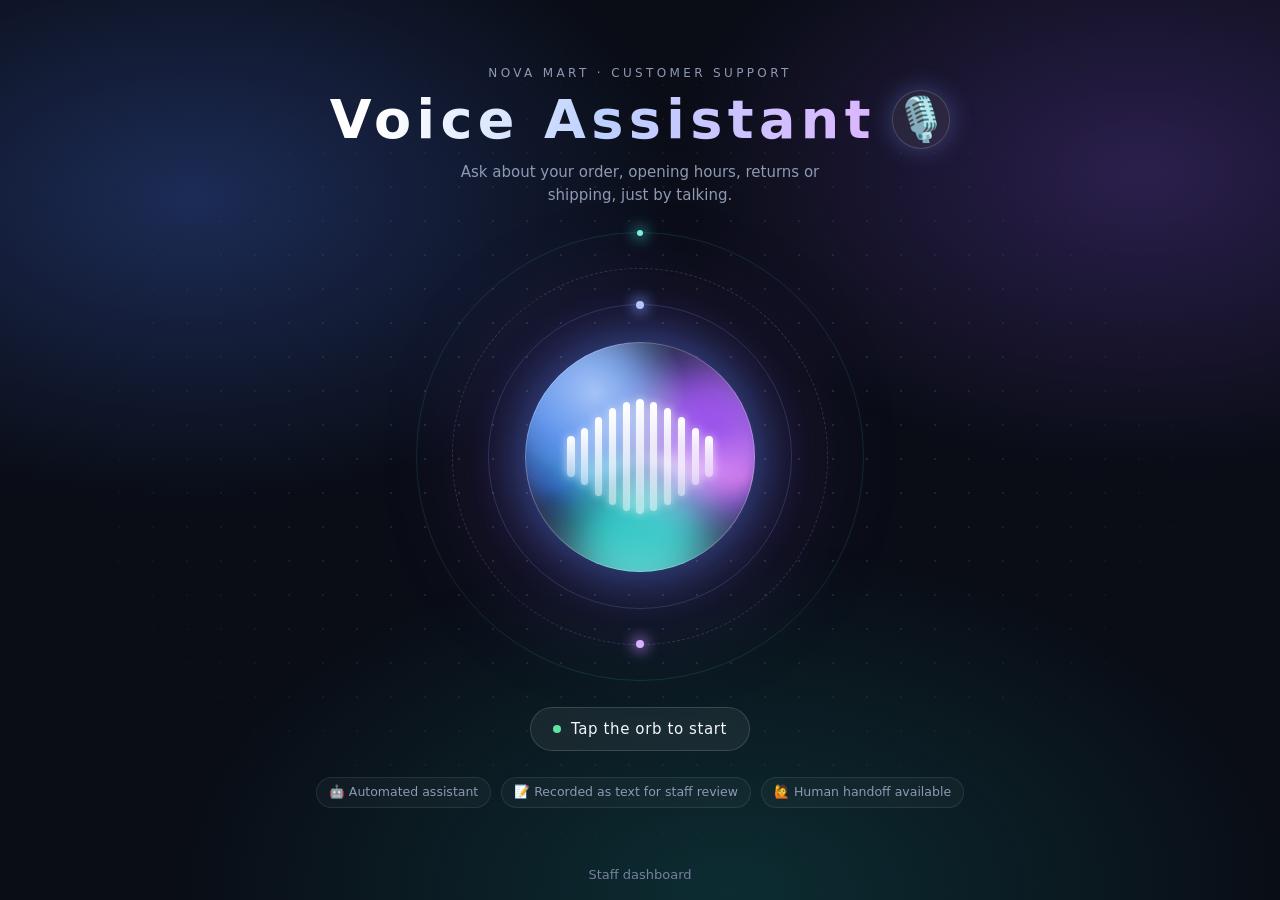
==== index.html @ 493b95a3 "Add files via upload" ====
<!doctype html>
<html lang="en">
<head>
  <meta charset="utf-8">
  <meta name="viewport" content="width=device-width, initial-scale=1">
  <title>Voice Assistant</title>
  <style>
    :root { color-scheme: dark; --ink: #f3f6fc; --muted: #8e99b3; }
    * { box-sizing: border-box; }
    html, body { min-height: 100%; margin: 0; }
    body {
      position: relative; min-height: 100vh; overflow-x: hidden;
      background: #0a0d16; color: var(--ink);
      font: 16px/1.5 system-ui, -apple-system, "Segoe UI", Roboto, sans-serif;
      display: flex; flex-direction: column; align-items: center; justify-content: center;
      gap: 26px; padding: 28px 20px 56px; text-align: center;
    }

    /* ---------- background: soft aurora + fading dot grid ---------- */
    body::before {
      content: ""; position: fixed; inset: -20%; z-index: -2; pointer-events: none;
      background:
        radial-gradient(40% 35% at 25% 30%, rgba(76, 125, 255, .28), transparent 70%),
        radial-gradient(38% 34% at 78% 28%, rgba(150, 90, 255, .24), transparent 70%),
        radial-gradient(45% 40% at 55% 85%, rgba(25, 211, 197, .16), transparent 70%);
      animation: aurora 22s ease-in-out infinite alternate;
    }
    body::after {
      content: ""; position: fixed; inset: 0; z-index: -1; pointer-events: none;
      background-image: radial-gradient(rgba(255, 255, 255, .13) 1px, transparent 1.2px);
      background-size: 34px 34px;
      -webkit-mask-image: radial-gradient(ellipse at 50% 50%, #000 15%, transparent 70%);
              mask-image: radial-gradient(ellipse at 50% 50%, #000 15%, transparent 70%);
    }
    @keyframes aurora { to { transform: translate(4%, -3%) rotate(6deg) scale(1.08); } }

    /* ---------- heading ---------- */
    .eyebrow { font-size: 12px; letter-spacing: .28em; text-transform: uppercase; color: var(--muted); margin-bottom: 8px; }
    .title {
      display: flex; align-items: center; justify-content: center; gap: 16px;
      margin: 0; font-weight: 600; font-size: clamp(30px, 6vw, 54px); letter-spacing: .1em; line-height: 1.1;
    }
    .grad {
      background: linear-gradient(100deg, #ffffff 10%, #bcd0ff 50%, #d9b8ff 95%);
      -webkit-background-clip: text; background-clip: text; color: transparent;
    }
    .emoji {
      width: 1.35em; height: 1.35em; display: grid; place-items: center; font-size: .8em; letter-spacing: 0;
      border-radius: 50%; background: rgba(255, 255, 255, .07); border: 1px solid rgba(255, 255, 255, .16);
      box-shadow: 0 0 24px rgba(120, 150, 255, .35); animation: bob 3.4s ease-in-out infinite;
    }
    @keyframes bob { 50% { transform: translateY(-5px) rotate(-6deg); } }
    .sub { margin: 12px auto 0; max-width: 44ch; color: var(--muted); font-size: 15px; }

    /* ---------- stage: orb + orbits + ripples ---------- */
    .stage {
      --size: clamp(150px, 26vmin, 230px);
      position: relative; width: calc(var(--size) * 1.95); height: calc(var(--size) * 1.95);
      display: grid; place-items: center; flex: none;
    }
    .ring { position: absolute; border-radius: 50%; border: 1px solid rgba(150, 180, 255, .2); animation: spin 26s linear infinite; }
    .ring::after {
      content: ""; position: absolute; top: -4px; left: 50%; width: 8px; height: 8px; margin-left: -4px; border-radius: 50%;
      background: #bcd0ff; box-shadow: 0 0 14px 3px rgba(130, 170, 255, .8);
    }
    .r1 { width: 68%; height: 68%; animation-duration: 18s; }
    .r2 { width: 84%; height: 84%; border-style: dashed; border-color: rgba(190, 150, 255, .22); animation-duration: 32s; animation-direction: reverse; }
    .r2::after { background: #d9b8ff; box-shadow: 0 0 14px 3px rgba(190, 140, 255, .8); top: auto; bottom: -4px; }
    .r3 { width: 100%; height: 100%; border-color: rgba(60, 220, 200, .14); animation-duration: 46s; }
    .r3::after { background: #7ff0e1; box-shadow: 0 0 14px 3px rgba(60, 220, 200, .7); width: 6px; height: 6px; margin-left: -3px; top: -3px; }
    @keyframes spin { to { transform: rotate(360deg); } }

    .ripple {
      position: absolute; width: var(--size); height: var(--size); border-radius: 50%;
      border: 1.5px solid rgba(140, 175, 255, .55); opacity: 0; animation: ripple 5s ease-out infinite;
    }
    .ripple:nth-of-type(2) { animation-delay: 1.7s; }
    .ripple:nth-of-type(3) { animation-delay: 3.4s; }
    @keyframes ripple { 0% { transform: scale(1); opacity: .6; } 100% { transform: scale(1.85); opacity: 0; } }

    /* ---------- the orb ---------- */
    .orb {
      position: relative; width: var(--size); height: var(--size);
      border: 0; padding: 0; border-radius: 50%; cursor: pointer; background: #0e1330;
      overflow: hidden; isolation: isolate; z-index: 2;
      box-shadow: 0 0 0 1px rgba(255, 255, 255, .22) inset,
                  0 0 50px 4px rgba(80, 140, 255, .45),
                  0 0 120px 24px rgba(160, 90, 255, .25);
      transition: transform .35s cubic-bezier(.2, .8, .2, 1), box-shadow .35s;
      animation: breathe 5s ease-in-out infinite;
    }
    .orb:hover { transform: scale(1.06); box-shadow: 0 0 0 1px rgba(255,255,255,.35) inset, 0 0 70px 8px rgba(80,140,255,.6), 0 0 150px 32px rgba(160,90,255,.38); }
    .orb:active { transform: scale(.97); }
    .orb:focus-visible { outline: 3px solid #9db6ff; outline-offset: 10px; }
    @keyframes breathe { 50% { transform: scale(1.03); } }

    .blob { position: absolute; border-radius: 50%; filter: blur(22px); mix-blend-mode: screen; opacity: .9; }
    .b1 { width: 70%; height: 70%; left: -10%; top: -5%; background: #2f7bff; animation: d1 9s ease-in-out infinite; }
    .b2 { width: 65%; height: 65%; right: -12%; top: 10%; background: #a64dff; animation: d2 11s ease-in-out infinite; }
    .b3 { width: 60%; height: 60%; left: 20%; bottom: -15%; background: #19d3c5; animation: d3 13s ease-in-out infinite; }
    @keyframes d1 { 50% { transform: translate(35%, 30%) scale(1.15); } }
    @keyframes d2 { 50% { transform: translate(-40%, 20%) scale(.9); } }
    @keyframes d3 { 50% { transform: translate(25%, -35%) scale(1.2); } }

    .ribbons {
      position: absolute; inset: 0; border-radius: 50%; mix-blend-mode: overlay; opacity: .8; filter: blur(6px);
      background: conic-gradient(from 0deg, transparent 0 20%, rgba(255,255,255,.7) 28%, transparent 36% 62%, rgba(255,255,255,.5) 70%, transparent 78%);
      animation: spin 12s linear infinite;
    }
    .glass {
      position: absolute; inset: 0; border-radius: 50%; pointer-events: none;
      background: radial-gradient(circle at 30% 22%, rgba(255,255,255,.55) 0, rgba(255,255,255,0) 38%),
                  radial-gradient(circle at 50% 120%, rgba(255,255,255,.25) 0, rgba(255,255,255,0) 50%);
      box-shadow: inset 0 0 40px rgba(255, 255, 255, .18);
    }

    /* voice waveform inside the orb */
    .wave { position: absolute; inset: 0; display: flex; align-items: center; justify-content: center; gap: calc(var(--size) * .028); z-index: 1; }
    .wave i {
      display: block; width: calc(var(--size) * .032); height: calc(var(--size) * .5 * var(--h));
      border-radius: 99px; background: linear-gradient(#ffffff, rgba(255, 255, 255, .55));
      box-shadow: 0 0 10px rgba(255, 255, 255, .7);
      transform-origin: center; animation: eq var(--dur, 2.2s) ease-in-out infinite; animation-delay: calc(var(--i) * -.19s);
    }
    @keyframes eq { 0%, 100% { transform: scaleY(.22); opacity: .75; } 50% { transform: scaleY(1); opacity: 1; } }

    /* speaking state (set from JS on the stage) */
    .stage.speaking .orb { animation: breathe 1.1s ease-in-out infinite; }
    .stage.speaking .wave i { --dur: .55s; }
    .stage.speaking .ribbons { animation-duration: 3s; }
    .stage.speaking .ripple { animation-duration: 2s; }
    .stage.speaking .ring { animation-duration: 9s; }

    /* ---------- call to action + trust row ---------- */
    .cta {
      display: inline-flex; align-items: center; gap: 10px; margin: 0; padding: 10px 22px; border-radius: 999px;
      background: rgba(255, 255, 255, .06); border: 1px solid rgba(255, 255, 255, .15); backdrop-filter: blur(8px);
      font-size: 15px; letter-spacing: .04em;
    }
    .cta::before { content: ""; width: 8px; height: 8px; border-radius: 50%; background: #5fe3a1; box-shadow: 0 0 0 0 rgba(95, 227, 161, .6); animation: ping 1.8s infinite; }
    @keyframes ping { 70% { box-shadow: 0 0 0 9px rgba(95, 227, 161, 0); } 100% { box-shadow: 0 0 0 0 rgba(95, 227, 161, 0); } }
    .trust { display: flex; flex-wrap: wrap; justify-content: center; gap: 8px 10px; margin: 0; padding: 0; list-style: none; }
    .trust li { font-size: 12.5px; color: var(--muted); padding: 5px 12px; border-radius: 999px; border: 1px solid rgba(255, 255, 255, .09); background: rgba(255, 255, 255, .03); }
    .links { position: fixed; bottom: 16px; left: 0; right: 0; font-size: 13px; }
    .links a { color: #7681a0; text-decoration: none; }
    .links a:hover { color: #cfd8ef; }

    @media (prefers-reduced-motion: reduce) {
      *, *::before, *::after { animation: none !important; transition: none !important; }
      .wave i { transform: scaleY(.6); }
    }
  </style>
</head>
<body>
  <header>
    <div class="eyebrow">Nova Mart · Customer support</div>
    <h1 class="title"><span class="grad">Voice Assistant</span><span class="emoji" aria-hidden="true">🎙️</span></h1>
    <p class="sub">Ask about your order, opening hours, returns or shipping, just by talking.</p>
  </header>

  <div class="stage" id="stage">
    <span class="ring r3"></span><span class="ring r2"></span><span class="ring r1"></span>
    <span class="ripple"></span><span class="ripple"></span><span class="ripple"></span>
    <button class="orb" id="orb" type="button" aria-label="Start the voice assistant">
      <span class="blob b1"></span><span class="blob b2"></span><span class="blob b3"></span>
      <span class="ribbons"></span>
      <span class="wave" aria-hidden="true">
        <i style="--i:0;--h:.35"></i><i style="--i:1;--h:.5"></i><i style="--i:2;--h:.68"></i><i style="--i:3;--h:.85"></i>
        <i style="--i:4;--h:.95"></i><i style="--i:5;--h:1"></i><i style="--i:6;--h:.95"></i><i style="--i:7;--h:.85"></i>
        <i style="--i:8;--h:.68"></i><i style="--i:9;--h:.5"></i><i style="--i:10;--h:.35"></i>
      </span>
      <span class="glass"></span>
    </button>
  </div>

  <p class="cta" id="hint">Tap the orb to start</p>
  <ul class="trust" aria-label="About this service">
    <li>🤖 Automated assistant</li>
    <li>📝 Recorded as text for staff review</li>
    <li>🙋 Human handoff available</li>
  </ul>
  <div class="links"><a href="staff.html" id="staff-link">Staff dashboard</a></div>

  <script>
    // Keep ?mock=1 (or any query string) when moving between pages.
    const q = location.search;
    document.getElementById("staff-link").href = "staff.html" + q;
    const GREETING = "Hello, I'm Nova Mart's automated assistant. How can I help you today?";
    const orb = document.getElementById("orb");
    const stage = document.getElementById("stage");
    const hint = document.getElementById("hint");
    let going = false;

    function go() {
      if (going) return; going = true;
      document.body.style.transition = "opacity .35s";
      document.body.style.opacity = "0";
      setTimeout(() => (location.href = "call.html" + q), 350);
    }

    orb.addEventListener("click", () => {
      if (going) return;
      try { sessionStorage.setItem("greeted", "1"); } catch {}
      if (!("speechSynthesis" in window)) { try { sessionStorage.removeItem("greeted"); } catch {} return go(); }
      // Speak the greeting now: a tap is the user gesture browsers require for audio.
      stage.classList.add("speaking");
      hint.textContent = "Nova Mart's automated assistant is greeting you…";
      speechSynthesis.cancel();
      const u = new SpeechSynthesisUtterance(GREETING);
      u.lang = "en-US";
      u.onend = u.onerror = go;
      speechSynthesis.speak(u);
      setTimeout(go, 9000); // safety net if speech never finishes
    });
  </script>
</body>
</html>
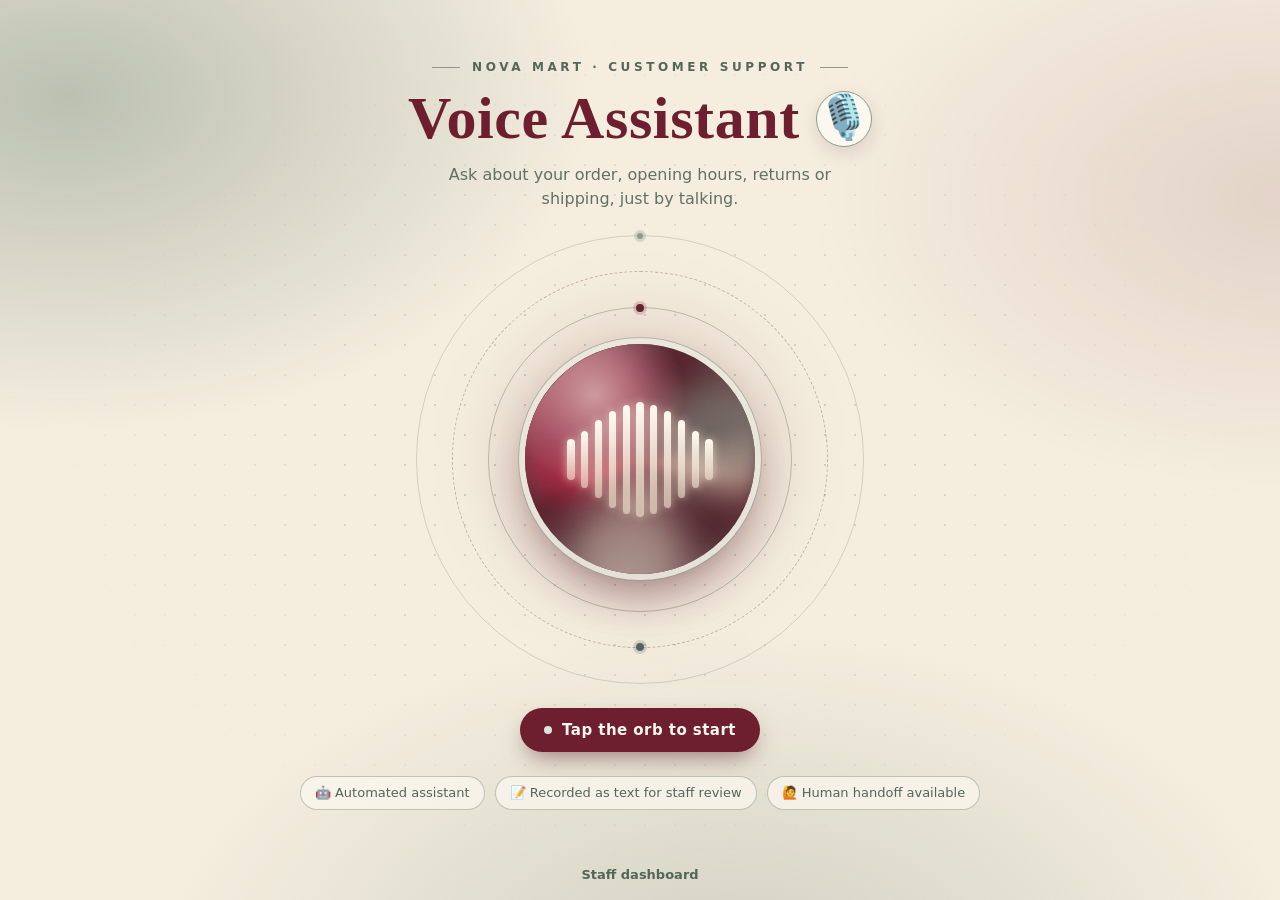
==== commit c92d1f4f: "Update Nova Mart Website" ====
--- a/index.html
+++ b/index.html
@@ -5,52 +5,57 @@
   <meta name="viewport" content="width=device-width, initial-scale=1">
   <title>Voice Assistant</title>
   <style>
-    :root { color-scheme: dark; --ink: #f3f6fc; --muted: #8e99b3; }
+    :root {
+      color-scheme: light;
+      --cream: #f5eedf; --cream-hi: #fcf8ef; --cream-lo: #eadfca;
+      --sage: #8c9b8d; --sage-dk: #55655a; --sage-lt: #dfe5dc;
+      --burg: #6d1f2f; --burg-dk: #4e1522;
+      --ink: #2d1c1f; --muted: #627064;
+      --serif: "Iowan Old Style", "Palatino Linotype", Palatino, "Book Antiqua", Georgia, serif;
+    }
     * { box-sizing: border-box; }
     html, body { min-height: 100%; margin: 0; }
     body {
-      position: relative; min-height: 100vh; overflow-x: hidden;
-      background: #0a0d16; color: var(--ink);
+      position: relative; min-height: 100vh; overflow-x: hidden; color: var(--ink);
+      background: var(--cream);
       font: 16px/1.5 system-ui, -apple-system, "Segoe UI", Roboto, sans-serif;
       display: flex; flex-direction: column; align-items: center; justify-content: center;
-      gap: 26px; padding: 28px 20px 56px; text-align: center;
-    }
-
-    /* ---------- background: soft aurora + fading dot grid ---------- */
+      gap: 24px; padding: 28px 20px 60px; text-align: center;
+    }
+
+    /* ---------- background: sage and burgundy washes + fading dot grid ---------- */
     body::before {
       content: ""; position: fixed; inset: -20%; z-index: -2; pointer-events: none;
       background:
-        radial-gradient(40% 35% at 25% 30%, rgba(76, 125, 255, .28), transparent 70%),
-        radial-gradient(38% 34% at 78% 28%, rgba(150, 90, 255, .24), transparent 70%),
-        radial-gradient(45% 40% at 55% 85%, rgba(25, 211, 197, .16), transparent 70%);
-      animation: aurora 22s ease-in-out infinite alternate;
+        radial-gradient(42% 38% at 18% 22%, rgba(140, 155, 141, .55), transparent 70%),
+        radial-gradient(38% 34% at 86% 30%, rgba(109, 31, 47, .13), transparent 70%),
+        radial-gradient(46% 40% at 55% 92%, rgba(140, 155, 141, .35), transparent 70%);
+      animation: drift 24s ease-in-out infinite alternate;
     }
     body::after {
       content: ""; position: fixed; inset: 0; z-index: -1; pointer-events: none;
-      background-image: radial-gradient(rgba(255, 255, 255, .13) 1px, transparent 1.2px);
-      background-size: 34px 34px;
-      -webkit-mask-image: radial-gradient(ellipse at 50% 50%, #000 15%, transparent 70%);
-              mask-image: radial-gradient(ellipse at 50% 50%, #000 15%, transparent 70%);
-    }
-    @keyframes aurora { to { transform: translate(4%, -3%) rotate(6deg) scale(1.08); } }
+      background-image: radial-gradient(rgba(85, 101, 90, .28) 1px, transparent 1.3px);
+      background-size: 30px 30px;
+      -webkit-mask-image: radial-gradient(ellipse at 50% 50%, #000 10%, transparent 68%);
+              mask-image: radial-gradient(ellipse at 50% 50%, #000 10%, transparent 68%);
+    }
+    @keyframes drift { to { transform: translate(3%, -2%) rotate(4deg) scale(1.06); } }
 
     /* ---------- heading ---------- */
-    .eyebrow { font-size: 12px; letter-spacing: .28em; text-transform: uppercase; color: var(--muted); margin-bottom: 8px; }
+    .eyebrow { font-size: 12px; font-weight: 700; letter-spacing: .3em; text-transform: uppercase; color: var(--sage-dk); margin-bottom: 10px; }
+    .eyebrow::before, .eyebrow::after { content: ""; display: inline-block; width: 28px; height: 1px; background: var(--sage); vertical-align: middle; margin: 0 12px; }
     .title {
       display: flex; align-items: center; justify-content: center; gap: 16px;
-      margin: 0; font-weight: 600; font-size: clamp(30px, 6vw, 54px); letter-spacing: .1em; line-height: 1.1;
-    }
-    .grad {
-      background: linear-gradient(100deg, #ffffff 10%, #bcd0ff 50%, #d9b8ff 95%);
-      -webkit-background-clip: text; background-clip: text; color: transparent;
+      margin: 0; font-family: var(--serif); font-weight: 700; font-size: clamp(34px, 6.4vw, 60px);
+      letter-spacing: .01em; line-height: 1.08; color: var(--burg);
     }
     .emoji {
-      width: 1.35em; height: 1.35em; display: grid; place-items: center; font-size: .8em; letter-spacing: 0;
-      border-radius: 50%; background: rgba(255, 255, 255, .07); border: 1px solid rgba(255, 255, 255, .16);
-      box-shadow: 0 0 24px rgba(120, 150, 255, .35); animation: bob 3.4s ease-in-out infinite;
+      width: 1.3em; height: 1.3em; display: grid; place-items: center; font-size: .72em; letter-spacing: 0;
+      border-radius: 50%; background: var(--cream-hi); border: 1px solid var(--sage);
+      box-shadow: 0 6px 18px rgba(78, 21, 34, .14); animation: bob 3.4s ease-in-out infinite;
     }
     @keyframes bob { 50% { transform: translateY(-5px) rotate(-6deg); } }
-    .sub { margin: 12px auto 0; max-width: 44ch; color: var(--muted); font-size: 15px; }
+    .sub { margin: 12px auto 0; max-width: 44ch; color: var(--muted); font-size: 16px; }
 
     /* ---------- stage: orb + orbits + ripples ---------- */
     .stage {
@@ -58,68 +63,67 @@
       position: relative; width: calc(var(--size) * 1.95); height: calc(var(--size) * 1.95);
       display: grid; place-items: center; flex: none;
     }
-    .ring { position: absolute; border-radius: 50%; border: 1px solid rgba(150, 180, 255, .2); animation: spin 26s linear infinite; }
+    .ring { position: absolute; border-radius: 50%; border: 1px solid rgba(85, 101, 90, .35); animation: spin 26s linear infinite; }
     .ring::after {
       content: ""; position: absolute; top: -4px; left: 50%; width: 8px; height: 8px; margin-left: -4px; border-radius: 50%;
-      background: #bcd0ff; box-shadow: 0 0 14px 3px rgba(130, 170, 255, .8);
+      background: var(--burg); box-shadow: 0 0 0 3px rgba(109, 31, 47, .18);
     }
     .r1 { width: 68%; height: 68%; animation-duration: 18s; }
-    .r2 { width: 84%; height: 84%; border-style: dashed; border-color: rgba(190, 150, 255, .22); animation-duration: 32s; animation-direction: reverse; }
-    .r2::after { background: #d9b8ff; box-shadow: 0 0 14px 3px rgba(190, 140, 255, .8); top: auto; bottom: -4px; }
-    .r3 { width: 100%; height: 100%; border-color: rgba(60, 220, 200, .14); animation-duration: 46s; }
-    .r3::after { background: #7ff0e1; box-shadow: 0 0 14px 3px rgba(60, 220, 200, .7); width: 6px; height: 6px; margin-left: -3px; top: -3px; }
+    .r2 { width: 84%; height: 84%; border-style: dashed; border-color: rgba(109, 31, 47, .3); animation-duration: 32s; animation-direction: reverse; }
+    .r2::after { background: var(--sage-dk); box-shadow: 0 0 0 3px rgba(85, 101, 90, .2); top: auto; bottom: -4px; }
+    .r3 { width: 100%; height: 100%; border-color: rgba(85, 101, 90, .22); animation-duration: 46s; }
+    .r3::after { background: var(--sage); box-shadow: 0 0 0 3px rgba(140, 155, 141, .3); width: 6px; height: 6px; margin-left: -3px; top: -3px; }
     @keyframes spin { to { transform: rotate(360deg); } }
 
     .ripple {
       position: absolute; width: var(--size); height: var(--size); border-radius: 50%;
-      border: 1.5px solid rgba(140, 175, 255, .55); opacity: 0; animation: ripple 5s ease-out infinite;
+      border: 1.5px solid rgba(109, 31, 47, .4); opacity: 0; animation: ripple 5s ease-out infinite;
     }
     .ripple:nth-of-type(2) { animation-delay: 1.7s; }
     .ripple:nth-of-type(3) { animation-delay: 3.4s; }
-    @keyframes ripple { 0% { transform: scale(1); opacity: .6; } 100% { transform: scale(1.85); opacity: 0; } }
+    @keyframes ripple { 0% { transform: scale(1); opacity: .55; } 100% { transform: scale(1.85); opacity: 0; } }
 
     /* ---------- the orb ---------- */
     .orb {
       position: relative; width: var(--size); height: var(--size);
-      border: 0; padding: 0; border-radius: 50%; cursor: pointer; background: #0e1330;
+      border: 0; padding: 0; border-radius: 50%; cursor: pointer; background: radial-gradient(circle at 50% 40%, #5a1627 0%, #3a0c17 70%);
       overflow: hidden; isolation: isolate; z-index: 2;
-      box-shadow: 0 0 0 1px rgba(255, 255, 255, .22) inset,
-                  0 0 50px 4px rgba(80, 140, 255, .45),
-                  0 0 120px 24px rgba(160, 90, 255, .25);
+      box-shadow: 0 0 0 6px rgba(252, 248, 239, .75), 0 0 0 7px rgba(140, 155, 141, .55),
+                  0 22px 50px -8px rgba(78, 21, 34, .55), 0 0 90px 10px rgba(109, 31, 47, .18);
       transition: transform .35s cubic-bezier(.2, .8, .2, 1), box-shadow .35s;
       animation: breathe 5s ease-in-out infinite;
     }
-    .orb:hover { transform: scale(1.06); box-shadow: 0 0 0 1px rgba(255,255,255,.35) inset, 0 0 70px 8px rgba(80,140,255,.6), 0 0 150px 32px rgba(160,90,255,.38); }
+    .orb:hover { transform: scale(1.06); box-shadow: 0 0 0 6px rgba(252,248,239,.9), 0 0 0 7px var(--sage), 0 26px 60px -8px rgba(78,21,34,.65), 0 0 110px 16px rgba(109,31,47,.26); }
     .orb:active { transform: scale(.97); }
-    .orb:focus-visible { outline: 3px solid #9db6ff; outline-offset: 10px; }
+    .orb:focus-visible { outline: 3px solid var(--burg); outline-offset: 12px; }
     @keyframes breathe { 50% { transform: scale(1.03); } }
 
-    .blob { position: absolute; border-radius: 50%; filter: blur(22px); mix-blend-mode: screen; opacity: .9; }
-    .b1 { width: 70%; height: 70%; left: -10%; top: -5%; background: #2f7bff; animation: d1 9s ease-in-out infinite; }
-    .b2 { width: 65%; height: 65%; right: -12%; top: 10%; background: #a64dff; animation: d2 11s ease-in-out infinite; }
-    .b3 { width: 60%; height: 60%; left: 20%; bottom: -15%; background: #19d3c5; animation: d3 13s ease-in-out infinite; }
+    .blob { position: absolute; border-radius: 50%; filter: blur(20px); mix-blend-mode: normal; }
+    .b1 { width: 72%; height: 72%; left: -12%; top: -8%; background: #9a2b45; opacity: .9; animation: d1 9s ease-in-out infinite; }
+    .b2 { width: 54%; height: 54%; right: -10%; top: 14%; background: #8c9b8d; opacity: .62; animation: d2 11s ease-in-out infinite; }
+    .b3 { width: 50%; height: 50%; left: 20%; bottom: -14%; background: #eadfca; opacity: .5; animation: d3 13s ease-in-out infinite; }
     @keyframes d1 { 50% { transform: translate(35%, 30%) scale(1.15); } }
     @keyframes d2 { 50% { transform: translate(-40%, 20%) scale(.9); } }
     @keyframes d3 { 50% { transform: translate(25%, -35%) scale(1.2); } }
 
     .ribbons {
-      position: absolute; inset: 0; border-radius: 50%; mix-blend-mode: overlay; opacity: .8; filter: blur(6px);
-      background: conic-gradient(from 0deg, transparent 0 20%, rgba(255,255,255,.7) 28%, transparent 36% 62%, rgba(255,255,255,.5) 70%, transparent 78%);
+      position: absolute; inset: 0; border-radius: 50%; mix-blend-mode: overlay; opacity: .75; filter: blur(6px);
+      background: conic-gradient(from 0deg, transparent 0 20%, rgba(255,246,228,.8) 28%, transparent 36% 62%, rgba(255,246,228,.55) 70%, transparent 78%);
       animation: spin 12s linear infinite;
     }
     .glass {
       position: absolute; inset: 0; border-radius: 50%; pointer-events: none;
-      background: radial-gradient(circle at 30% 22%, rgba(255,255,255,.55) 0, rgba(255,255,255,0) 38%),
-                  radial-gradient(circle at 50% 120%, rgba(255,255,255,.25) 0, rgba(255,255,255,0) 50%);
-      box-shadow: inset 0 0 40px rgba(255, 255, 255, .18);
+      background: radial-gradient(circle at 30% 22%, rgba(255,250,238,.55) 0, rgba(255,250,238,0) 38%),
+                  radial-gradient(circle at 50% 120%, rgba(255,250,238,.25) 0, rgba(255,250,238,0) 50%);
+      box-shadow: inset 0 0 40px rgba(255, 246, 228, .2);
     }
 
     /* voice waveform inside the orb */
     .wave { position: absolute; inset: 0; display: flex; align-items: center; justify-content: center; gap: calc(var(--size) * .028); z-index: 1; }
     .wave i {
       display: block; width: calc(var(--size) * .032); height: calc(var(--size) * .5 * var(--h));
-      border-radius: 99px; background: linear-gradient(#ffffff, rgba(255, 255, 255, .55));
-      box-shadow: 0 0 10px rgba(255, 255, 255, .7);
+      border-radius: 99px; background: linear-gradient(#fffaf0, rgba(245, 232, 205, .65));
+      box-shadow: 0 0 10px rgba(255, 244, 220, .65);
       transform-origin: center; animation: eq var(--dur, 2.2s) ease-in-out infinite; animation-delay: calc(var(--i) * -.19s);
     }
     @keyframes eq { 0%, 100% { transform: scaleY(.22); opacity: .75; } 50% { transform: scaleY(1); opacity: 1; } }
@@ -133,17 +137,22 @@
 
     /* ---------- call to action + trust row ---------- */
     .cta {
-      display: inline-flex; align-items: center; gap: 10px; margin: 0; padding: 10px 22px; border-radius: 999px;
-      background: rgba(255, 255, 255, .06); border: 1px solid rgba(255, 255, 255, .15); backdrop-filter: blur(8px);
-      font-size: 15px; letter-spacing: .04em;
-    }
-    .cta::before { content: ""; width: 8px; height: 8px; border-radius: 50%; background: #5fe3a1; box-shadow: 0 0 0 0 rgba(95, 227, 161, .6); animation: ping 1.8s infinite; }
-    @keyframes ping { 70% { box-shadow: 0 0 0 9px rgba(95, 227, 161, 0); } 100% { box-shadow: 0 0 0 0 rgba(95, 227, 161, 0); } }
+      display: inline-flex; align-items: center; gap: 10px; margin: 0; padding: 11px 24px; border-radius: 999px;
+      background: var(--burg); color: var(--cream-hi); font-size: 15px; font-weight: 600; letter-spacing: .03em;
+      box-shadow: 0 10px 24px -8px rgba(78, 21, 34, .6);
+    }
+    .cta::before { content: ""; width: 8px; height: 8px; border-radius: 50%; background: var(--sage-lt); box-shadow: 0 0 0 0 rgba(223, 229, 220, .7); animation: ping 1.8s infinite; }
+    @keyframes ping { 70% { box-shadow: 0 0 0 9px rgba(223, 229, 220, 0); } 100% { box-shadow: 0 0 0 0 rgba(223, 229, 220, 0); } }
     .trust { display: flex; flex-wrap: wrap; justify-content: center; gap: 8px 10px; margin: 0; padding: 0; list-style: none; }
-    .trust li { font-size: 12.5px; color: var(--muted); padding: 5px 12px; border-radius: 999px; border: 1px solid rgba(255, 255, 255, .09); background: rgba(255, 255, 255, .03); }
+    .trust li { font-size: 13px; color: var(--sage-dk); padding: 6px 14px; border-radius: 999px; border: 1px solid rgba(85, 101, 90, .35); background: rgba(252, 248, 239, .7); }
     .links { position: fixed; bottom: 16px; left: 0; right: 0; font-size: 13px; }
-    .links a { color: #7681a0; text-decoration: none; }
-    .links a:hover { color: #cfd8ef; }
+    .links a { color: var(--sage-dk); text-decoration: none; font-weight: 600; border-bottom: 1px solid transparent; }
+    .links a:hover { color: var(--burg); border-bottom-color: var(--burg); }
+
+    @media (max-width: 480px) {
+      .eyebrow { letter-spacing: .2em; font-size: 11px; }
+      .eyebrow::before, .eyebrow::after { display: none; }
+    }
 
     @media (prefers-reduced-motion: reduce) {
       *, *::before, *::after { animation: none !important; transition: none !important; }
@@ -154,7 +163,7 @@
 <body>
   <header>
     <div class="eyebrow">Nova Mart · Customer support</div>
-    <h1 class="title"><span class="grad">Voice Assistant</span><span class="emoji" aria-hidden="true">🎙️</span></h1>
+    <h1 class="title"><span>Voice Assistant</span><span class="emoji" aria-hidden="true">🎙️</span></h1>
     <p class="sub">Ask about your order, opening hours, returns or shipping, just by talking.</p>
   </header>
 
